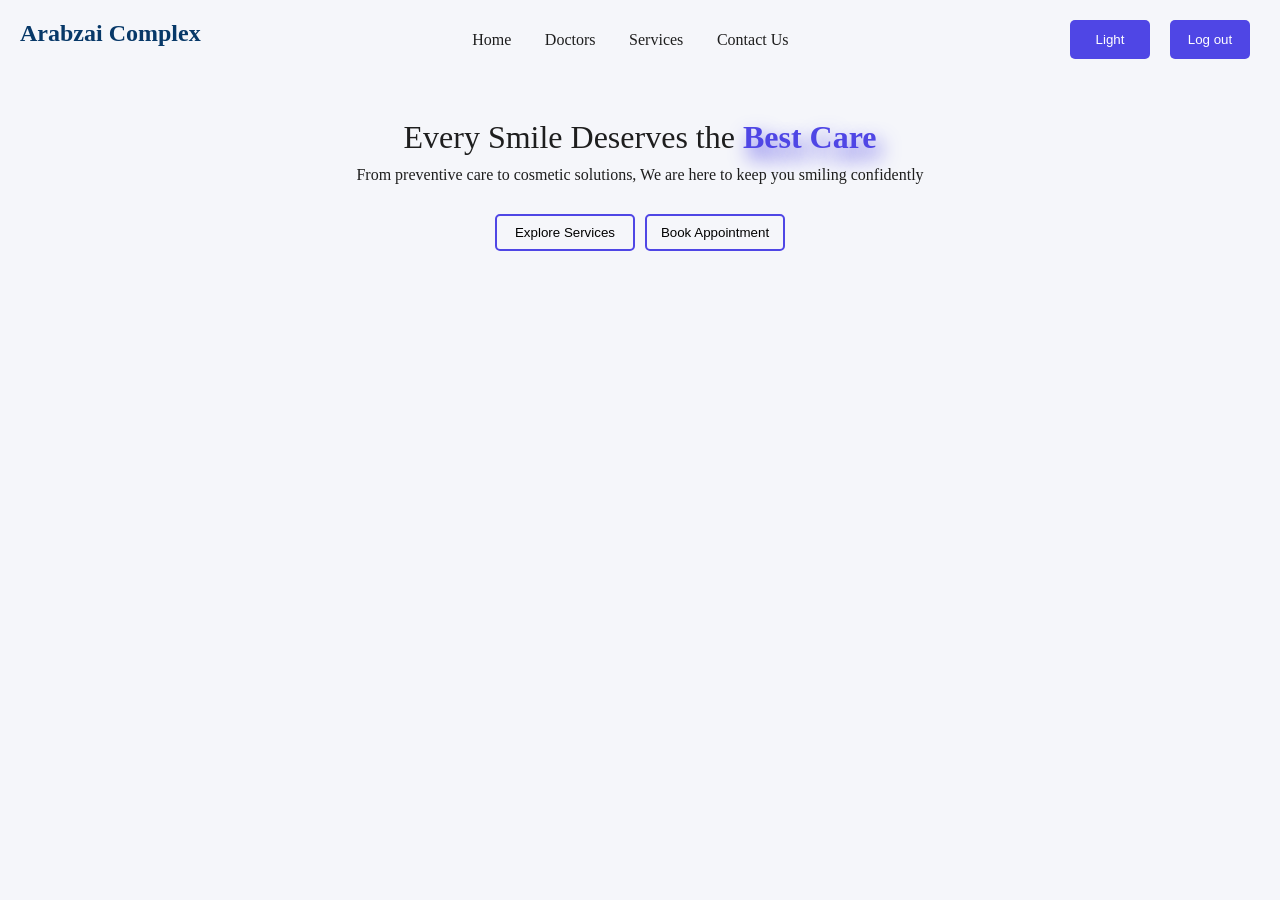
==== Interactive-webpage/index.html @ cc850aa2 "first commit" ====
<!DOCTYPE html>
<html lang="en">

<head>
    <meta charset="UTF-8">
    <meta name="viewport" content="width=device-width, initial-scale=1.0">
    <title>Arabzai Hospital</title>
    <link rel="stylesheet" href="style.css">
</head>

<body>

    <header>
        <nav>
            <div class="logo">
                <h2>Arabzai Complex</h2>
            </div>
            <ul class="nav-items">
                <li>Home</li>
                <li>Doctors</li>
                <li>Services</li>
                <li>Contact Us</li>
            </ul>
            <div class="nav-btns">
                <button id="toggle-theme">Light</button>
                <button id="login-out-btn">Log out</button>
            </div>
        </nav>
    </header>

    <div class="login-card" style="display: none;">
        <h2>Login to continue</h2>
        <div class="inputs">
            <input type="email" placeholder="Email">
            <input type="password" placeholder="Password">
        </div>
        <button id="login-btn" type="submit">Login</button>
    </div>

    <main>
        <section class="dashboard">
            <div class="hero">
                <p id="big-title">Every Smile Deserves the <span id="title-best">Best Care</span></p>
                <p>From preventive care to cosmetic solutions, We are here to keep you smiling confidently</p>
                <div class="hero-btns">
                    <button>Explore Services</button>
                    <button>Book Appointment</button>
                </div>
            </div>
        </section>
    </main>

    <script src="app.js"></script>
</body>

</html>
---- Interactive-webpage/style.css ----
* {
    padding: 0;
    margin: 0;
    box-sizing: border-box;
}

html,
body {
    font-family: 'Segoe UI';
    overflow-x: hidden;
    background-color: var(--bg);
    color: var(--text);
    transition: .3s ease;
}

:root {
    --bg: #f5f6fa;
    --card: #ffffff;
    --text: #1e1e1e;
    --primary: #4f46e5;
    --border: #e5e7eb;
}

[data-theme='dark'] {
    --bg: #0f172a;
    --card: #1e293b;
    --text: #f1f5f9;
    --primary: #6366f1;
    --border: #334155;
}

header {
    width: 100%;
    display: flex;
    justify-content: center;
    align-items: center;
    padding: 10px;
}

.logo {
    color: #073868;
}

header nav {
    max-width: 100%;
    width: 100%;
    display: flex;
    justify-content: space-between;
    align-items: stretch;
    flex-wrap: wrap;
    padding: 10px;
}

nav ul {
    width: 100%;
    max-width: 350px;
    display: flex;
    justify-content: space-around;
    align-items: center;
    list-style: none;
}

nav ul li {
    border: 2px solid transparent;
    padding: 5px;
    transition: .15s ease-in;
}

nav ul li:hover {
    border-bottom: 2px solid var(--primary);
    color: var(--primary);
    cursor: pointer;
    transform: translateY(-4px);
}

.nav-btns {
    width: 100%;
    max-width: 200px;
    display: flex;
    justify-content: space-around;
    align-items: center;
}

.nav-btns button {
    width: 100%;
    max-width: 80px;
    padding: 12px;
    background-color: var(--primary);
    border-radius: 5px;
    outline: none;
    border: none;
    color: white;
    transition: .2s ease-in;
}

.nav-btns button:hover {
    opacity: .9;
    cursor: pointer;
}

/* Login Card designing */

.login-card {
    width: 100%;
    max-width: 320px;
    margin: 80px auto;
    padding: 20px;
    background: var(--card);
    border: 1px solid var(--border);
    border-radius: 12px;
    box-shadow: 0 10px 25px rgba(0, 0, 0, 0.1);
    display: flex;
    justify-content: space-around;
    align-items: center;
    flex-direction: column;
    gap: 25px;
}

.inputs {
    width: 100%;
    display: flex;
    justify-content: center;
    align-items: center;
    flex-direction: column;
    gap: 10px;
}

.inputs input {
    width: 100%;
    max-width: 320px;
    height: 40px;
    padding: 8px;
    border-radius: 5px;
    outline: none;
    border: 2px solid var(--border);
}

.inputs input:focus {
    border: 2px solid black;
}

#login-btn {
    width: 100%;
    max-width: 80px;
    padding: 10px;
    border: 2px solid var(--primary);
    outline: none;
    border-radius: 5px;
    cursor: pointer;
    background-color: transparent;
    transition: .2s ease;
}

#login-btn:hover {
    opacity: 0.9;
    background-color: var(--primary);
    color: white;
}

/* main page designing */

.hero {
    width: 100%;
    max-width: 850px;
    margin: 40px auto;
    display: flex;
    justify-content: center;
    align-items: center;
    flex-direction: column;
    text-align: center;
    gap: 10px;
}

#big-title {
    font-size: clamp(1.5rem, 2rem, 4rem);
    color: var(--text);
}

#title-best {
    color: var(--primary);
    text-shadow: 5px 10px 20px var(--primary);
    font-weight: bold;
}

.hero-btns {
    width: 100%;
    max-width: 300px;
    padding: 5px;
    display: flex;
    justify-content: space-around;
    align-items: center;
    gap: 10px;
    margin-top: 15px;
}

.hero-btns button {
    max-width: 100%;
    width: 150px;
    padding: 9px;
    border: none;
    outline: none;
    background-color: transparent;
    border: 2px solid var(--primary);
    border-radius: 5px;
    transition: .2s ease-in;
}

.hero-btns button:hover {
    cursor: pointer;
    background-color: var(--primary);
    color: white;
    transform: scale(1.05);
}
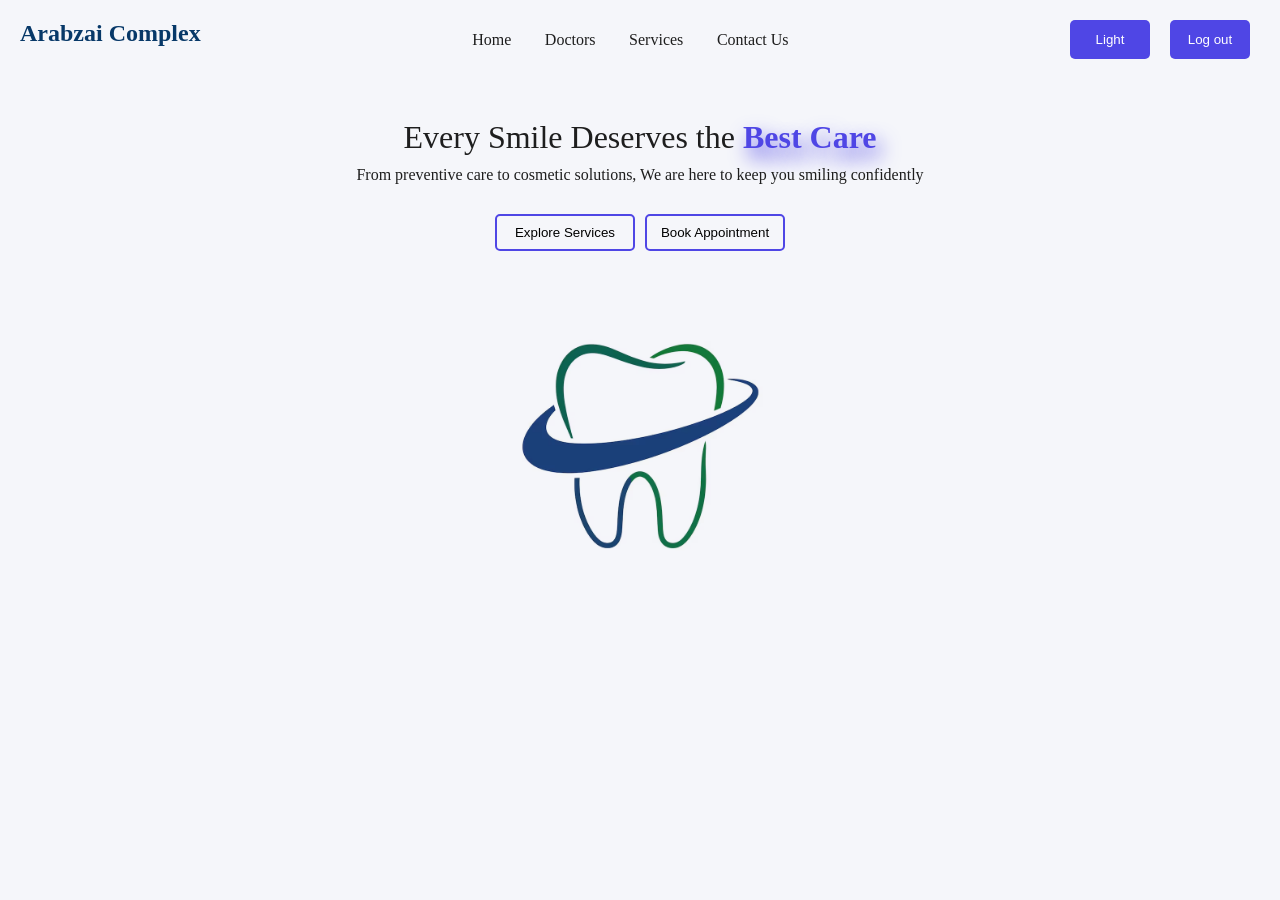
==== commit ea61affa: "hero image added" ====
--- a/Interactive-webpage/index.html
+++ b/Interactive-webpage/index.html
@@ -47,6 +47,9 @@
                     <button>Book Appointment</button>
                 </div>
             </div>
+            <div class="hero-image">
+                <img src="images/hero.avif" alt="hero-image">
+            </div>
         </section>
     </main>
 
--- a/Interactive-webpage/style.css
+++ b/Interactive-webpage/style.css
@@ -210,4 +210,20 @@
     background-color: var(--primary);
     color: white;
     transform: scale(1.05);
-}+}
+
+.hero-image {
+    width: 100%;
+    max-width: 100%;
+    margin: 0 auto;
+    display: flex;
+    justify-content: center;
+    align-items: center;
+}
+
+.hero-image img {
+    mix-blend-mode: multiply;
+    object-fit: cover;
+    width: 100%;
+    max-width: 300px;
+}
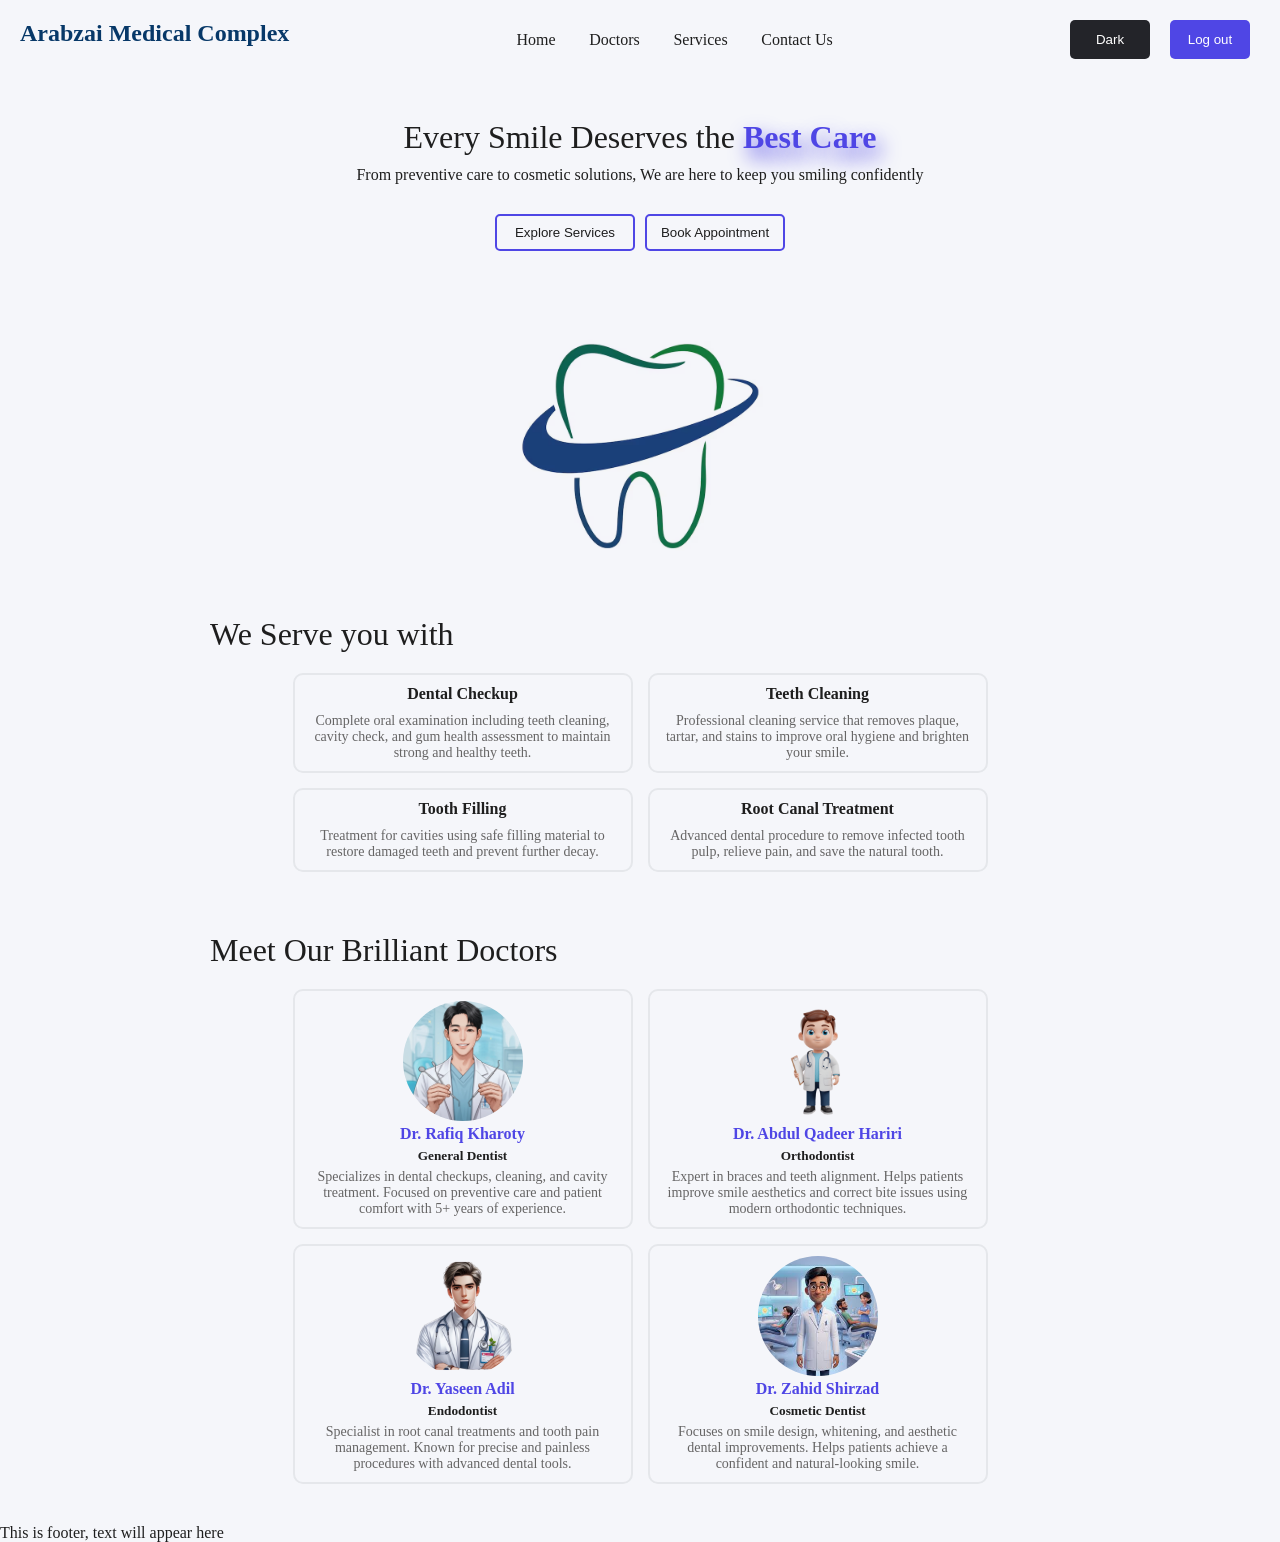
==== commit 31ed10bf: "image and dishboard added" ====
--- a/Interactive-webpage/index.html
+++ b/Interactive-webpage/index.html
@@ -13,7 +13,7 @@
     <header>
         <nav>
             <div class="logo">
-                <h2>Arabzai Complex</h2>
+                <h2>Arabzai Medical Complex</h2>
             </div>
             <ul class="nav-items">
                 <li>Home</li>
@@ -22,7 +22,7 @@
                 <li>Contact Us</li>
             </ul>
             <div class="nav-btns">
-                <button id="toggle-theme">Light</button>
+                <button id="toggle-theme">Dark</button>
                 <button id="login-out-btn">Log out</button>
             </div>
         </nav>
@@ -51,7 +51,71 @@
                 <img src="images/hero.avif" alt="hero-image">
             </div>
         </section>
+
+        <section class="services-list">
+            <h2>We Serve you with</h2>
+            <div class="service-cards">
+                <div class="service-card">
+                    <h4>Dental Checkup</h4>
+                    <p>Complete oral examination including teeth cleaning, cavity check, and gum health assessment to
+                        maintain strong and healthy teeth.</p>
+                </div>
+                <div class="service-card">
+                    <h4>Teeth Cleaning</h4>
+                    <p>Professional cleaning service that removes plaque, tartar, and stains to improve oral hygiene and
+                        brighten your smile.</p>
+                </div>
+                <div class="service-card">
+                    <h4>Tooth Filling</h4>
+                    <p>Treatment for cavities using safe filling material to restore damaged teeth and prevent further
+                        decay.</p>
+                </div>
+                <div class="service-card">
+                    <h4>Root Canal Treatment</h4>
+                    <p>Advanced dental procedure to remove infected tooth pulp, relieve pain, and save the natural
+                        tooth.</p>
+                </div>
+            </div>
+        </section>
+
+        <section class="doctors-list">
+            <h2>Meet Our Brilliant Doctors</h2>
+            <div class="doctor-cards">
+                <div class="doctor-card">
+                    <img src="images/rafiq.webp" alt="Doctor Rafiq Kharoty">
+                    <h4>Dr. Rafiq Kharoty</h4>
+                    <h5>General Dentist</h5>
+                    <p>Specializes in dental checkups, cleaning, and cavity treatment. Focused on preventive care and
+                        patient comfort with 5+ years of experience.</p>
+                </div>
+                <div class="doctor-card">
+                    <img src="images/qadeer2.png" alt="Doctor Abdul Qadeer Hariri">
+                    <h4>Dr. Abdul Qadeer Hariri</h4>
+                    <h5>Orthodontist</h5>
+                    <p>Expert in braces and teeth alignment. Helps patients improve smile aesthetics and correct bite
+                        issues using modern orthodontic techniques.</p>
+                </div>
+                <div class="doctor-card">
+                    <img src="images/yaseen.png" alt="Doctor Yaseen Adil">
+                    <h4>Dr. Yaseen Adil</h4>
+                    <h5>Endodontist</h5>
+                    <p>Specialist in root canal treatments and tooth pain management. Known for precise and painless
+                        procedures with advanced dental tools.</p>
+                </div>
+                <div class="doctor-card">
+                    <img src="images/zahid2.jfif" alt="Doctor Zahid Shirzad">
+                    <h4>Dr. Zahid Shirzad</h4>
+                    <h5>Cosmetic Dentist</h5>
+                    <p>Focuses on smile design, whitening, and aesthetic dental improvements. Helps patients achieve a
+                        confident and natural-looking smile.</p>
+                </div>
+            </div>
+        </section>
     </main>
+
+    <footer>
+        <p>This is footer, text will appear here</p>
+    </footer>
 
     <script src="app.js"></script>
 </body>
--- a/Interactive-webpage/style.css
+++ b/Interactive-webpage/style.css
@@ -91,6 +91,10 @@
     border: none;
     color: white;
     transition: .2s ease-in;
+}
+
+#toggle-theme {
+    background-color: #232429;
 }
 
 .nav-btns button:hover {
@@ -202,14 +206,14 @@
     background-color: transparent;
     border: 2px solid var(--primary);
     border-radius: 5px;
-    transition: .2s ease-in;
+    transition: .15s ease-in;
+    color: var(--text);
 }
 
 .hero-btns button:hover {
     cursor: pointer;
     background-color: var(--primary);
     color: white;
-    transform: scale(1.05);
 }
 
 .hero-image {
@@ -227,3 +231,110 @@
     width: 100%;
     max-width: 300px;
 }
+
+.services-list {
+    width: 100%;
+    max-width: 900px;
+    margin: 0 auto;
+    padding: 20px;
+    /* display: flex;
+    justify-content: space-around;
+    align-items: center; */
+}
+
+.services-list h2 {
+    font-size: clamp(1.5rem, 4vw, 2rem);
+    font-weight: 400;
+}
+
+.service-cards {
+    width: 100%;
+    display: flex;
+    justify-content: center;
+    align-items: center;
+    flex-wrap: wrap;
+    gap: 15px;
+    padding: 20px;
+}
+
+.service-card {
+    width: 100%;
+    max-width: 340px;
+    border: 2px solid var(--border);
+    padding: 10px;
+    border-radius: 10px;
+    text-align: center;
+    transition: .15s ease-in;
+}
+
+.service-card:hover {
+    border: 2px solid var(--primary);
+    transform: translateY(-6px);
+    cursor: pointer;
+}
+
+.service-card h4 {
+    margin-bottom: 10px;
+}
+
+.service-card p {
+    font-size: clamp(13px, 16px, 14px);
+    color: rgb(102, 101, 101);
+}
+
+.doctors-list {
+    width: 100%;
+    max-width: 900px;
+    margin: 0 auto;
+    padding: 20px;
+}
+
+.doctors-list h2 {
+    font-size: clamp(1.5rem, 4vw, 2rem);
+    font-weight: 400;
+}
+
+.doctor-cards {
+    width: 100%;
+    display: flex;
+    justify-content: center;
+    align-items: center;
+    flex-wrap: wrap;
+    gap: 15px;
+    padding: 20px;
+}
+
+.doctor-card {
+    width: 100%;
+    max-width: 340px;
+    border: 2px solid var(--border);
+    padding: 10px;
+    border-radius: 10px;
+    text-align: center;
+    transition: .15s ease-in;
+}
+
+.doctor-card:hover {
+    border: 2px solid var(--primary);
+    transform: translateY(-6px);
+    cursor: pointer;
+}
+
+.doctor-card h4 {
+    margin-bottom: 5px;
+    color: var(--primary);
+}
+
+.doctor-card img {
+    mix-blend-mode: multiply;
+    width: 100%;
+    max-width: 120px;
+    object-fit: cover;
+    border-radius: 50%;
+}
+
+.doctor-card p {
+    font-size: clamp(13px, 16px, 14px);
+    color: rgb(102, 101, 101);
+    margin-top: 5px;
+}
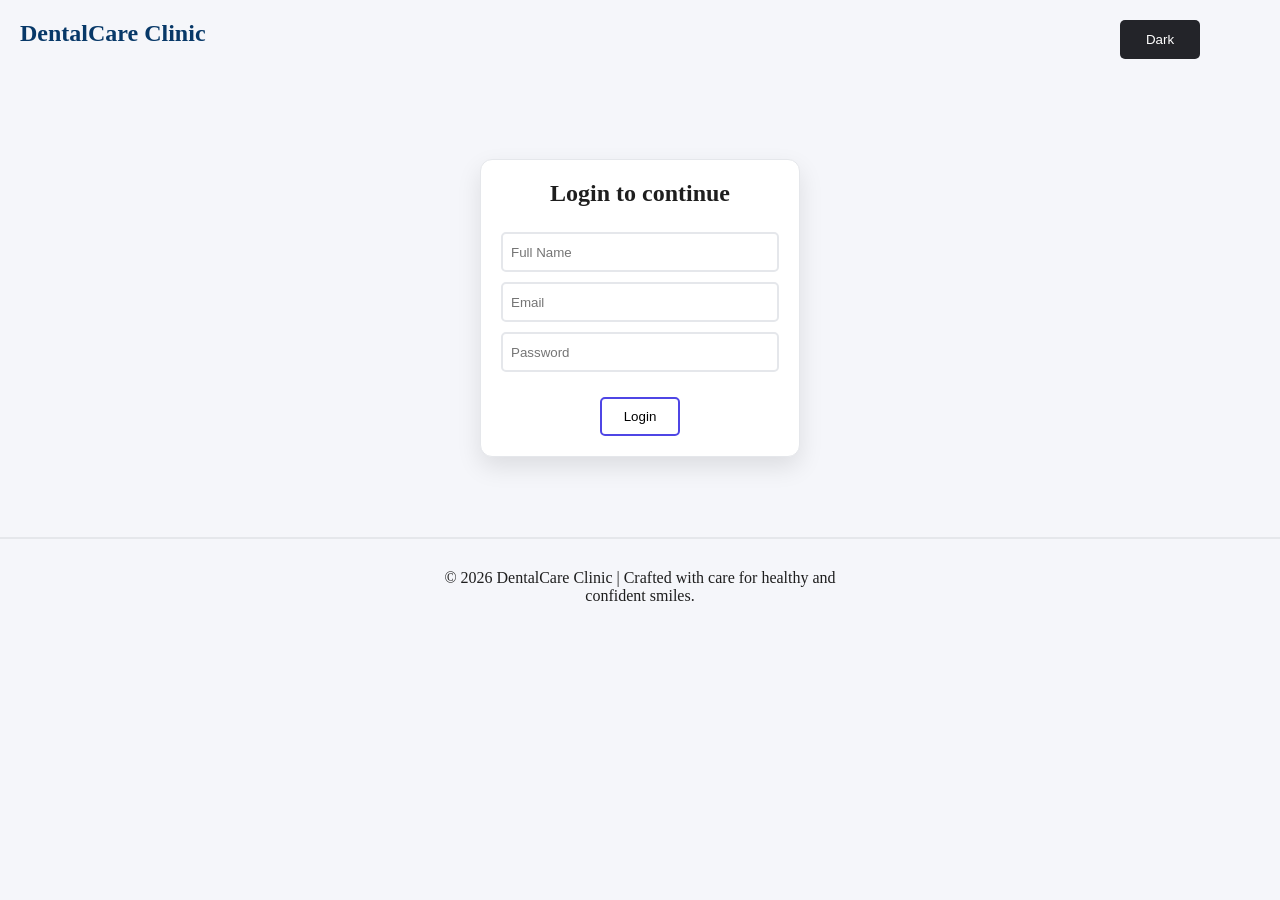
==== commit 561162be: "basic auth added" ====
--- a/Interactive-webpage/index.html
+++ b/Interactive-webpage/index.html
@@ -4,7 +4,7 @@
 <head>
     <meta charset="UTF-8">
     <meta name="viewport" content="width=device-width, initial-scale=1.0">
-    <title>Arabzai Hospital</title>
+    <title>DentalCare Clinic</title>
     <link rel="stylesheet" href="style.css">
 </head>
 
@@ -13,38 +13,47 @@
     <header>
         <nav>
             <div class="logo">
-                <h2>Arabzai Medical Complex</h2>
+                <h2>DentalCare Clinic</h2>
             </div>
             <ul class="nav-items">
                 <li>Home</li>
-                <li>Doctors</li>
-                <li>Services</li>
+                <a href="#doctor-section">
+                    <li>Doctors</li>
+                </a>
+                <a href="#service-section">
+                    <li>Services</li>
+                </a>
                 <li>Contact Us</li>
             </ul>
             <div class="nav-btns">
                 <button id="toggle-theme">Dark</button>
-                <button id="login-out-btn">Log out</button>
+                <button id="logout-btn">Log out</button>
             </div>
         </nav>
     </header>
 
-    <div class="login-card" style="display: none;">
+    <div class="login-card">
         <h2>Login to continue</h2>
         <div class="inputs">
-            <input type="email" placeholder="Email">
-            <input type="password" placeholder="Password">
+            <input id="username" type="text" placeholder="Full Name">
+            <input id="userEmail" type="email" placeholder="Email">
+            <input id="userPassword" type="password" placeholder="Password">
         </div>
         <button id="login-btn" type="submit">Login</button>
     </div>
 
-    <main>
-        <section class="dashboard">
+    <main id="dashboard">
+        <section>
             <div class="hero">
                 <p id="big-title">Every Smile Deserves the <span id="title-best">Best Care</span></p>
                 <p>From preventive care to cosmetic solutions, We are here to keep you smiling confidently</p>
                 <div class="hero-btns">
-                    <button>Explore Services</button>
-                    <button>Book Appointment</button>
+                    <a href="#service-section">
+                        <button>Explore Services</button>
+                    </a>
+                    <a href="#doctor-section">
+                        <button>Book Appointment</button>
+                    </a>
                 </div>
             </div>
             <div class="hero-image">
@@ -52,7 +61,7 @@
             </div>
         </section>
 
-        <section class="services-list">
+        <section id="service-section" class="services-list">
             <h2>We Serve you with</h2>
             <div class="service-cards">
                 <div class="service-card">
@@ -78,7 +87,7 @@
             </div>
         </section>
 
-        <section class="doctors-list">
+        <section id="doctor-section" class="doctors-list">
             <h2>Meet Our Brilliant Doctors</h2>
             <div class="doctor-cards">
                 <div class="doctor-card">
@@ -113,8 +122,14 @@
         </section>
     </main>
 
+    <div id="message-card">
+        <p></p>
+    </div>
+
     <footer>
-        <p>This is footer, text will appear here</p>
+        <div class="footer-text">
+            <p>© 2026 DentalCare Clinic | Crafted with care for healthy and confident smiles.</p>
+        </div>
     </footer>
 
     <script src="app.js"></script>
--- a/Interactive-webpage/style.css
+++ b/Interactive-webpage/style.css
@@ -11,6 +11,7 @@
     background-color: var(--bg);
     color: var(--text);
     transition: .3s ease;
+    scroll-behavior: smooth;
 }
 
 :root {
@@ -71,6 +72,11 @@
     color: var(--primary);
     cursor: pointer;
     transform: translateY(-4px);
+}
+
+nav ul a {
+    text-decoration: none;
+    color: var(--text);
 }
 
 .nav-btns {
@@ -337,4 +343,42 @@
     font-size: clamp(13px, 16px, 14px);
     color: rgb(102, 101, 101);
     margin-top: 5px;
+}
+
+footer {
+    width: 100%;
+    padding: 30px;
+    display: flex;
+    justify-content: center;
+    align-items: center;
+    background-color: var(--bg);
+    color: var(--text);
+    border-top: 2px solid var(--border);
+}
+
+.footer-text {
+    width: 100%;
+    max-width: 420px;
+    text-align: center;
+}
+
+#message-card {
+    width: clamp(280px, 50vw, 400px);
+    text-align: center;
+    padding: 25px;
+    color: white;
+    font-size: clamp(18px, 1rem, 1.5rem);
+    position: fixed;
+    top: 20px;
+    left: 50%;
+    transform: translate(-50%, -150%);
+    opacity: 0;
+    border-radius: 20px;
+    transition: transform 0.4s ease, opacity 0.4s ease;
+    z-index: 1000;
+}
+
+#message-card.show {
+    opacity: 1;
+    transform: translate(-50%, 0);
 }
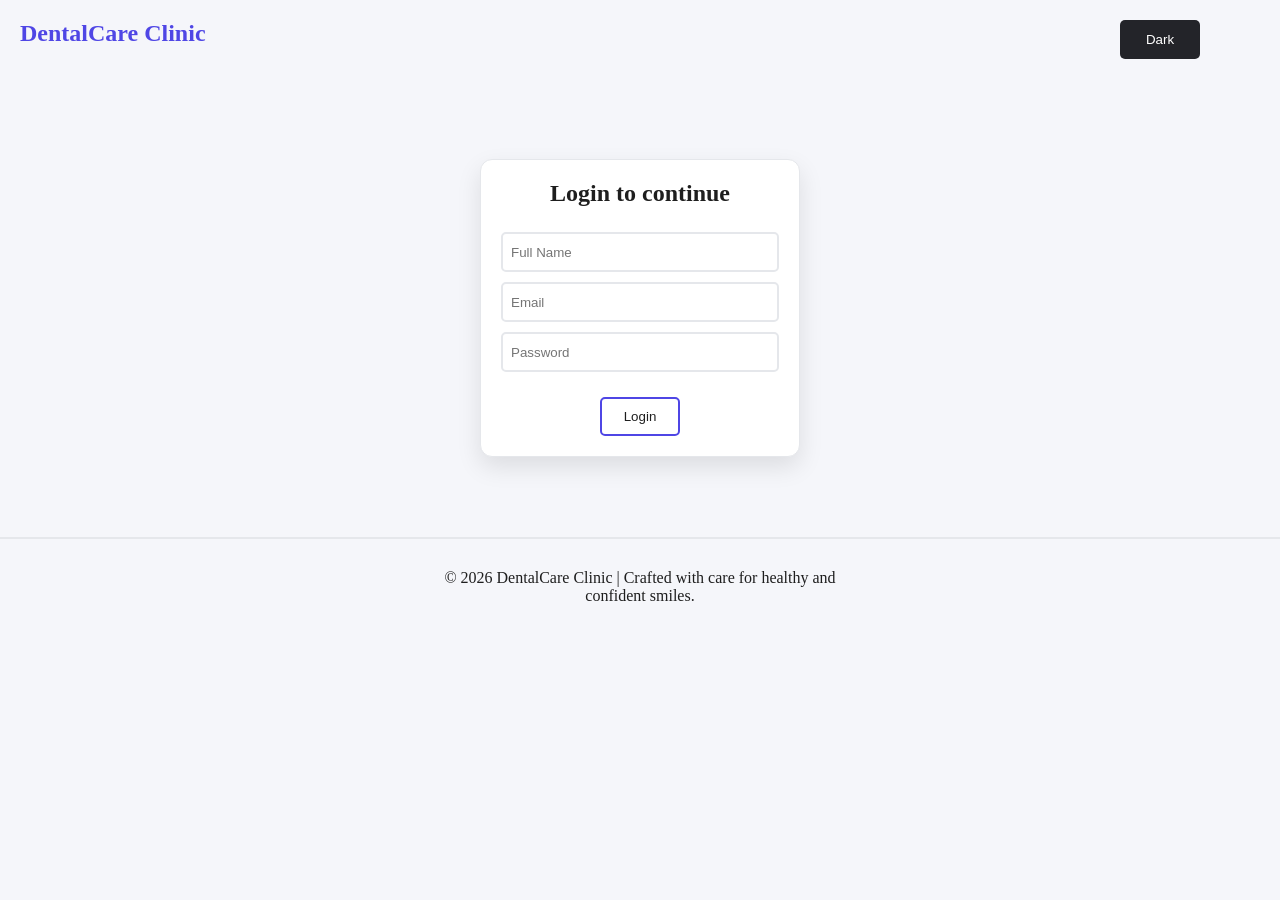
==== commit 596a5af4: "toggle theme and responsivenes added" ====
--- a/Interactive-webpage/index.html
+++ b/Interactive-webpage/index.html
@@ -57,7 +57,7 @@
                 </div>
             </div>
             <div class="hero-image">
-                <img src="images/hero.avif" alt="hero-image">
+                <img src="images/hero.webp" alt="hero-image">
             </div>
         </section>
 
--- a/Interactive-webpage/style.css
+++ b/Interactive-webpage/style.css
@@ -22,7 +22,7 @@
     --border: #e5e7eb;
 }
 
-[data-theme='dark'] {
+.dark {
     --bg: #0f172a;
     --card: #1e293b;
     --text: #f1f5f9;
@@ -39,7 +39,7 @@
 }
 
 .logo {
-    color: #073868;
+    color: #4f46e5;
 }
 
 header nav {
@@ -142,6 +142,7 @@
     padding: 8px;
     border-radius: 5px;
     outline: none;
+    border: none;
     border: 2px solid var(--border);
 }
 
@@ -159,6 +160,7 @@
     cursor: pointer;
     background-color: transparent;
     transition: .2s ease;
+    color: var(--text);
 }
 
 #login-btn:hover {
@@ -194,11 +196,12 @@
 
 .hero-btns {
     width: 100%;
-    max-width: 300px;
+    max-width: 340px;
     padding: 5px;
     display: flex;
     justify-content: space-around;
     align-items: center;
+    flex-wrap: wrap;
     gap: 10px;
     margin-top: 15px;
 }
@@ -232,7 +235,6 @@
 }
 
 .hero-image img {
-    mix-blend-mode: multiply;
     object-fit: cover;
     width: 100%;
     max-width: 300px;
@@ -285,7 +287,7 @@
 
 .service-card p {
     font-size: clamp(13px, 16px, 14px);
-    color: rgb(102, 101, 101);
+    color: rgb(127, 126, 126);
 }
 
 .doctors-list {
@@ -332,7 +334,6 @@
 }
 
 .doctor-card img {
-    mix-blend-mode: multiply;
     width: 100%;
     max-width: 120px;
     object-fit: cover;
@@ -341,7 +342,7 @@
 
 .doctor-card p {
     font-size: clamp(13px, 16px, 14px);
-    color: rgb(102, 101, 101);
+    color: rgb(127, 126, 126);
     margin-top: 5px;
 }
 
@@ -381,4 +382,30 @@
 #message-card.show {
     opacity: 1;
     transform: translate(-50%, 0);
+}
+
+@media (max-width: 480px) {
+
+    .logo {
+        text-align: center;
+        width: 100%;
+    }
+
+    nav ul {
+        flex-direction: column;
+        gap: 12px;
+        margin: auto;
+    }
+
+    .nav-btns {
+        flex-direction: column;
+        align-items: center;
+        margin: auto;
+        gap: 10px;
+    }
+
+    .nav-btns button {
+        width: 100%;
+        max-width: 200px;
+    }
 }
